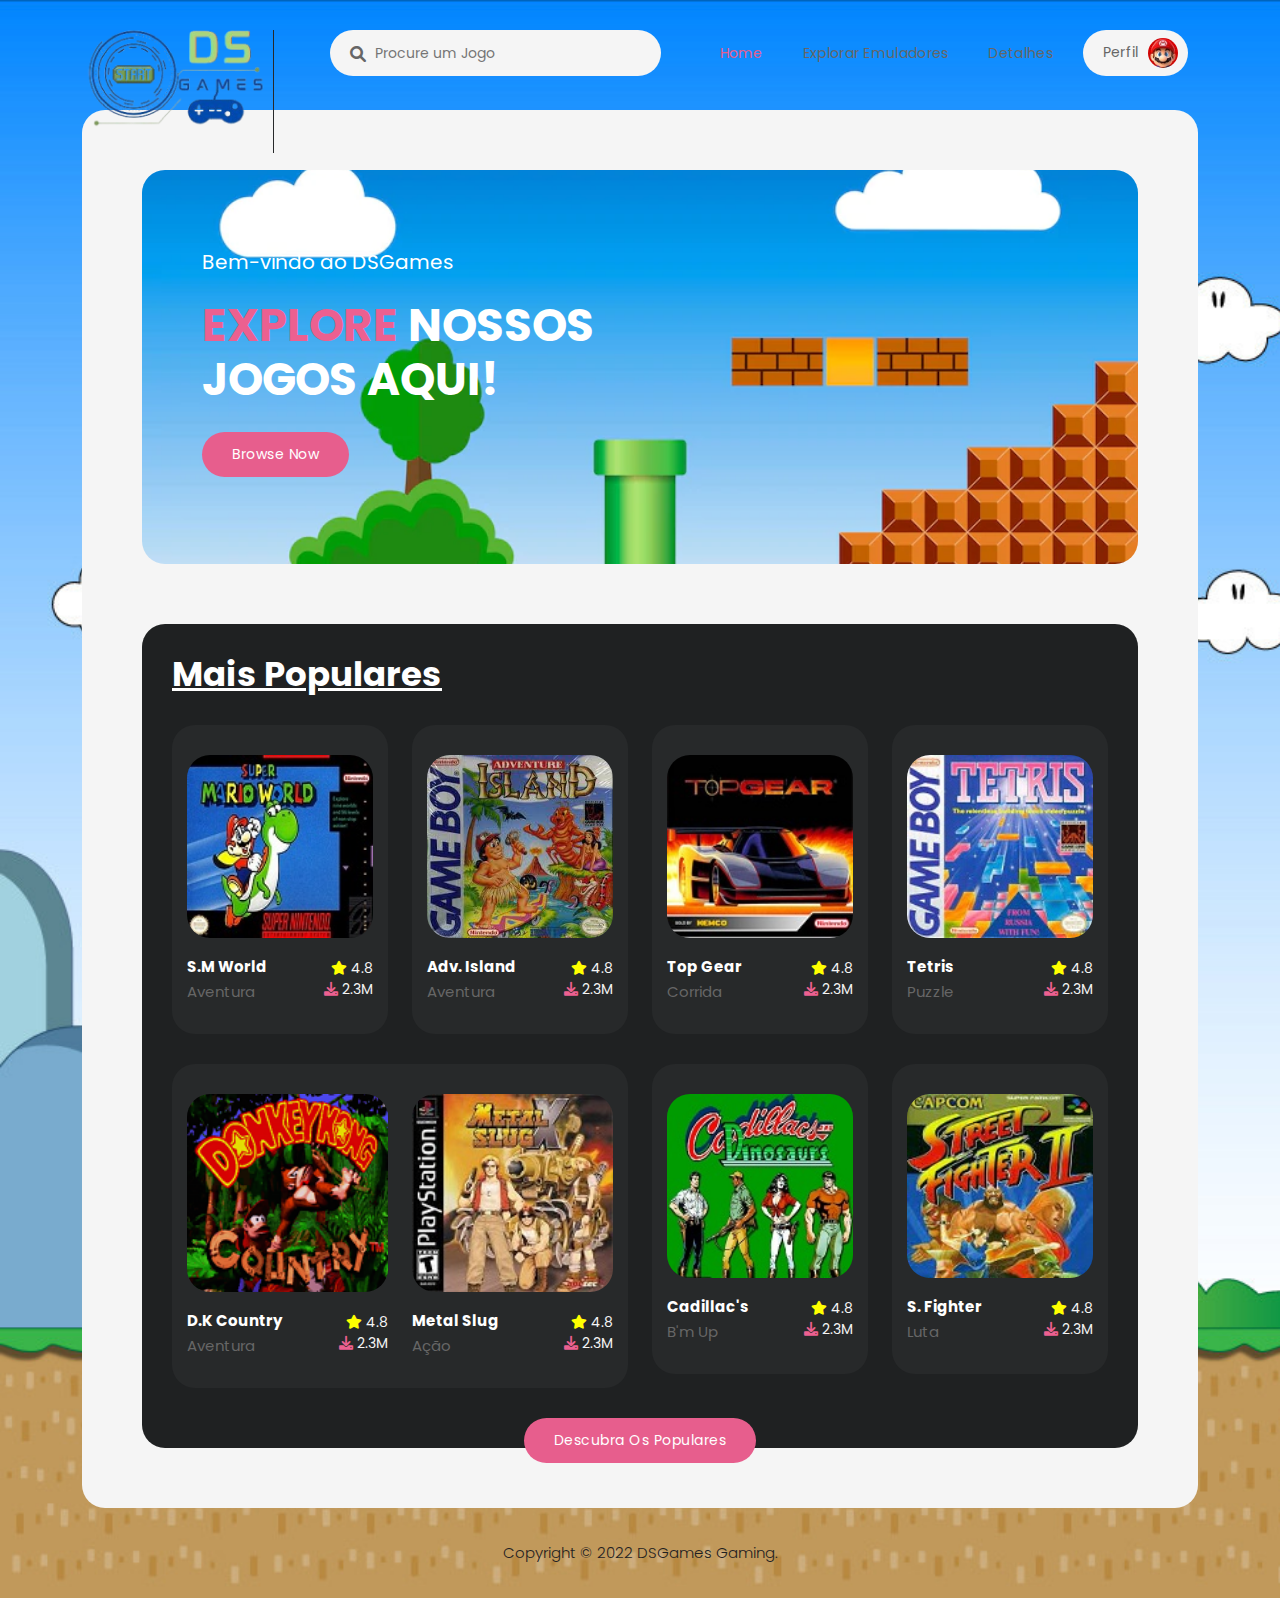
==== index.html @ f96a0be4 "Add files via upload" ====
<!DOCTYPE html>
<html lang="pt-br">

  <head>

    <meta charset="utf-8">
    <meta name="viewport" content="width=device-width, initial-scale=1, shrink-to-fit=no">

    <title>DSGames</title>

    <!-- Bootstrap -->
    <link href="bootstrap/css/bootstrap.min.css" rel="stylesheet">

    <link rel="stylesheet" href="css/fontawesome.css">
    <link rel="stylesheet" href="css/style.css">
    <link rel="stylesheet" href="css/owl.css">

  </head>

<body>

  <div id="js-preloader" class="js-preloader">
    <div class="preloader-inner">
      <span class="dot"></span>
      <div class="dots">
        <span></span>
        <span></span>
        <span></span>
      </div>
    </div>
  </div>

  <!-- ***** Header ***** -->
  <header class="header-area header-sticky">
    <div class="container">
        <div class="row">
            <div class="col-12">
                <nav class="main-nav">
                    <!-- ***** Logo ***** -->
                    <a href="index.html" class="logo">
                        <img src="imagens/logo.png" alt="">
                    </a>
                    <!-- ***** Procurar ***** -->
                    <div class="search-input">
                      <form id="search" action="#">
                        <input type="text" placeholder="Procure um Jogo" id='searchText' name="searchKeyword" onkeypress="handle" />
                        <i class="fa fa-search"></i>
                      </form>
                    </div>
                    <!-- ***** Menu ***** -->
                    <ul class="nav">
                        <li><a href="index.html" class="active">Home</a></li>
                        <li><a href="explorar.html">Explorar Emuladores</a></li>
                        <li><a href="detalhes.html">Detalhes</a></li>
                        <li><a href="perfil.html">Perfil <img src="imagens/perfil-header.jpg" alt=""></a></li>
                    </ul>   
                    <a class='menu-trigger'>
                        <span>Menu</span>
                    </a>
                </nav>
            </div>
        </div>
    </div>
  </header>
  <!-- ***** Fim Header ***** -->

  <div class="container">
    <div class="row">
      <div class="col-lg-12">
        <div class="page-content">

          <!-- ***** Banner ***** -->
          <div class="main-banner">
            <div class="row">
              <div class="col-lg-7">
                <div class="header-text">
                  <h6>Bem-vindo ao DSGames</h6>
                  <h4><em>Explore</em> nossos jogos aqui!</h4>
                  <div class="main-button">
                    <a href="explorar.html">Browse Now</a>
                  </div>
                </div>
              </div>
            </div>
          </div>

          <div class="most-popular">
            <div class="row">
              <div class="col-lg-12">
                <div class="heading-section">
                  <h4><em>Mais Populares</em></h4>
                </div>
                <div class="row">
                  <div class="col-lg-3 col-sm-6">
                    <div class="item">
                      <a href="mario.html"><img src="imagens/super-mario-world.jpg" alt=""></a>
                      <h4>S.M World<br><span>Aventura</span></h4>
                      <ul>
                        <li><i class="fa fa-star"></i> 4.8</li>
                        <li><i class="fa fa-download"></i> 2.3M</li>
                      </ul>
                    </div>
                  </div>
                  <div class="col-lg-3 col-sm-6">
                    <div class="item">
                      <img src="imagens/adventure-island.jpg" alt="">
                      <h4>Adv. Island<br><span>Aventura</span></h4>
                      <ul>
                        <li><i class="fa fa-star"></i> 4.8</li>
                        <li><i class="fa fa-download"></i> 2.3M</li>
                      </ul>
                    </div>
                  </div>
                  <div class="col-lg-3 col-sm-6">
                    <div class="item">
                      <img src="imagens/top-gear.jpg" alt="">
                      <h4>Top Gear<br><span>Corrida</span></h4>
                      <ul>
                        <li><i class="fa fa-star"></i> 4.8</li>
                        <li><i class="fa fa-download"></i> 2.3M</li>
                      </ul>
                    </div>
                  </div>
                  <div class="col-lg-3 col-sm-6">
                    <div class="item">
                      <img src="imagens/tetris.jpg" alt="">
                      <h4>Tetris<br><span>Puzzle</span></h4>
                      <ul>
                        <li><i class="fa fa-star"></i> 4.8</li>
                        <li><i class="fa fa-download"></i> 2.3M</li>
                      </ul>
                    </div>
                  </div>
                  <div class="col-lg-6">
                    <div class="item">
                      <div class="row">
                        <div class="col-lg-6 col-sm-6">
                          <div class="item inner-item">
                            <img src="imagens/donkey-kong.png" alt="">
                            <h4>D.K Country<br><span>Aventura</span></h4>
                            <ul>
                              <li><i class="fa fa-star"></i> 4.8</li>
                              <li><i class="fa fa-download"></i> 2.3M</li>
                            </ul>
                          </div>
                        </div>
                        <div class="col-lg-6 col-sm-6">
                          <div class="item">
                            <img src="imagens/metal-slug.jpg" alt="">
                            <h4>Metal Slug<br><span>Ação</span></h4>
                            <ul>
                              <li><i class="fa fa-star"></i> 4.8</li>
                              <li><i class="fa fa-download"></i> 2.3M</li>
                            </ul>
                          </div>
                        </div>
                      </div>
                    </div>
                  </div>
                  <div class="col-lg-3 col-sm-6">
                    <div class="item">
                      <img src="imagens/cadillacs-dinossaurs.jpg" alt="">
                      <h4>Cadillac's<br><span>B'm Up</span></h4>
                      <ul>
                        <li><i class="fa fa-star"></i> 4.8</li>
                        <li><i class="fa fa-download"></i> 2.3M</li>
                      </ul>
                    </div>
                  </div>
                  <div class="col-lg-3 col-sm-6">
                    <div class="item">
                      <img src="imagens/street-fighter.jpg" alt="">
                      <h4>S. Fighter<br><span>Luta</span></h4>
                      <ul>
                        <li><i class="fa fa-star"></i> 4.8</li>
                        <li><i class="fa fa-download"></i> 2.3M</li>
                      </ul>
                    </div>
                  </div>
                  <div class="col-lg-12">
                    <div class="main-button">
                      <a href=".html">Descubra os Populares</a>
                    </div>
                  </div>
                </div>
              </div>
            </div>
          </div>
        </div>
      </div>
    </div>
  </div>
  
  <footer>
    <div class="container">
      <div class="row">
        <div class="col-lg-12">
          <p>Copyright © 2022 <a href="#">DSGames Gaming</a>. 
        </div>
      </div>
    </div>
  </footer>


  <!-- Scripts -->
  <!-- Bootstrap JavaScript -->
  <script src="jquery/jquery.min.js"></script>
  <script src="bootstrap/js/bootstrap.min.js"></script>

  <script src="js/isotope.min.js"></script>
  <script src="js/owl-carousel.js"></script>
  <script src="js/tabs.js"></script>
  <script src="js/popup.js"></script>
  <script src="js/custom.js"></script>


  </body>

</html>
---- css/style.css ----
@import url("https://fonts.googleapis.com/css2?family=Poppins:wght@100;200;300;400;500;600;700;800;900");

body{
  background-image: url(fundo.webp);
}
html, div, span, applet, object, iframe, h1, h2, h3, h4, h5, h6, p, blockquote, div
pre, a, abbr, acronym, address, big, cite, code, del, dfn, em, font, img, ins, kbd, q,
s, samp, small, strike, strong, sub, sup, tt, var, b, u, i, center, dl, dt, dd, ol, ul, li,
figure, header, nav, section, article, aside, footer, figcaption {
  margin: 0;
  padding: 0;
  border: 0;
  outline: 0;
}

.clearfix:after {
  content: ".";
  display: block;
  clear: both;
  visibility: hidden;
  line-height: 0;
  height: 0;
}

.clearfix {
  display: inline-block;
}

html[xmlns] .clearfix {
  display: block;
}

* html .clearfix {
  height: 1%;
}

ul, li {
  padding: 0;
  margin: 0;
  list-style: none;
}

header, nav, section, article, aside, footer, hgroup {
  display: block;
}

* {
  box-sizing: border-box;
}

html, body {
  font-family: 'Poppins', sans-serif;
  font-weight: 400;
  background-color: #1e1e1e;
  font-size: 16px;
  -ms-text-size-adjust: 100%;
  -webkit-font-smoothing: antialiased;
  -moz-osx-font-smoothing: grayscale;
  background-image: url(fundo.webp);
}

a {
	color: #CCC;
  text-decoration: none !important;
}
a:hover {
	color: #F99;
}

h1, h2, h3, h4, h5, h6 {
  margin-top: 0px;
  margin-bottom: 0px;
  color: #fff;
  font-weight: 700;
}

ul {
  margin-bottom: 0px;
}

p {
  font-size: 15px;
  line-height: 30px;
  color: #fff;
}

img {
  width: 100%;
  overflow: hidden;
}

html,
body {
  background-image: url(fundo.png);
  background-size: cover;
  font-family: 'Poppins', sans-serif;
}

body .page-content {
  margin-top: 110px;
  background-color: whitesmoke;
  padding: 60px;
  border-radius: 23px;
}

p {
  font-size: 15px;
  color: #666;
  line-height: 30px;
  margin-bottom: 0px;
}

::selection {
  background: #e75e8d;
  color: #fff;
}

::-moz-selection {
  background: #e75e8d;
  color: #fff;
}

.templatemo-item {
	max-width: 80px; 
	border-radius: 23px;
}

.main-button a {
  font-size: 14px;
  color: #fff;
  background-color: #e75e8d;
  padding: 12px 30px;
  display: inline-block;
  border-radius: 25px;
  font-weight: 400;
  text-transform: capitalize;
  letter-spacing: 0.5px;
  transition: all .3s;
  position: relative;
  overflow: hidden;
}

.main-button a:hover {
  background-color: #fff;
  color: #e75e8d;
}

.main-border-button a {
  font-size: 14px;
  color: #ec6090;
  background-color: transparent;
  border: 1px solid #ec6090;
  padding: 12px 30px;
  display: inline-block;
  border-radius: 25px;
  font-weight: 400;
  text-transform: capitalize;
  letter-spacing: 0.5px;
  transition: all .3s;
  position: relative;
  overflow: hidden;
}

.main-border-button a:hover {
  border-color: #fff;
  background-color: #fff;
  color: #e75e8d;
}

.border-no-active a {
  border-color: #666;
  color: #666;
}

.border-no-active a:hover{
  border-color: #666;
  color: #666;
  background-color: transparent;
}

section {
  margin-top: 120px;
}

.heading-section h4 {
  color: #ec6090;
  font-size: 34px;
  text-decoration: none;
  margin-bottom: 30px;
}

.heading-section h4 em {
  color: #fff;
  font-style: normal;
  text-decoration: underline;
}


.js-preloader {
  position: fixed;
  top: 0;
  left: 0;
  right: 0;
  bottom: 0;
  background-color: rgba(0,0,0,0.99);
  display: -webkit-box;
  display: flex;
  -webkit-box-align: center;
  align-items: center;
  -webkit-box-pack: center;
  justify-content: center;
  opacity: 1;
  visibility: visible;
  z-index: 9999;
  -webkit-transition: opacity 0.25s ease;
  transition: opacity 0.25s ease;
}

.js-preloader.loaded {
  opacity: 0;
  visibility: hidden;
  pointer-events: none;
}

@-webkit-keyframes dot {
  50% {
      -webkit-transform: translateX(96px);
      transform: translateX(96px);
  }
}

@keyframes dot {
  50% {
      -webkit-transform: translateX(96px);
      transform: translateX(96px);
  }
}

@-webkit-keyframes dots {
  50% {
      -webkit-transform: translateX(-31px);
      transform: translateX(-31px);
  }
}

@keyframes dots {
  50% {
      -webkit-transform: translateX(-31px);
      transform: translateX(-31px);
  }
}

.preloader-inner {
  position: relative;
  width: 142px;
  height: 40px;
  background: transparent;
}

.preloader-inner .dot {
  position: absolute;
  width: 16px;
  height: 16px;
  top: 12px;
  left: 15px;
  background: #e75e8d;
  border-radius: 50%;
  -webkit-transform: translateX(0);
  transform: translateX(0);
  -webkit-animation: dot 2.8s infinite;
  animation: dot 2.8s infinite;
}

.preloader-inner .dots {
  -webkit-transform: translateX(0);
  transform: translateX(0);
  margin-top: 12px;
  margin-left: 31px;
  -webkit-animation: dots 2.8s infinite;
  animation: dots 2.8s infinite;
}

.preloader-inner .dots span {
  display: block;
  float: left;
  width: 16px;
  height: 16px;
  margin-left: 16px;
  background: #e75e8d;
  border-radius: 50%;
}


.background-header {
  background-color: #fff !important;
  height: 70px!important;
  position: fixed!important;
  top: 0!important;
  left: 0;
  right: 0;
  box-shadow: 0px 0px 10px rgba(0,0,0,0.15)!important;
  -webkit-transition: all .5s ease 0s;
  -moz-transition: all .5s ease 0s;
  -o-transition: all .5s ease 0s;
  transition: all .5s ease 0s;
  display: none;
}

.header-area {
  background-color: transparent;
  position: absolute;
  height: 70px;
  top: 15px;
  left: 0;
  right: 0;
  z-index: 100;
  -webkit-transition: all .5s ease 0s;
  -moz-transition: all .5s ease 0s;
  -o-transition: all .5s ease 0s;
  transition: all .5s ease 0s;
}

.header-area .main-nav {
  min-height: 80px;
  background: transparent;
  display: flex;
  padding: 15px 0px;
  border-radius: 50px;
}

.background-header .main-nav {
  padding: 0px;
  background-color: transparent;
}

.header-area .main-nav #search {
  position: relative;
}

.header-area .main-nav #search input {
  background-color: whitesmoke;
  height: 46px;
  border-radius: 23px;
  border: none;
  color: #666;
  font-size: 14px;
  padding: 0px 15px 0px 45px;
}

.header-area .main-nav #search i {
  position: absolute;
  color: #666;
  left: 20px;
  top: 16px;
  width: 18px;
  height: 18px;
  font-size: 16px;
}

.header-area .main-nav .logo {
  border-right: 1px solid #27292a;
  flex-basis: 25%;
  margin-right: 5%;
  -webkit-transition: all 0.3s ease 0s;
  -moz-transition: all 0.3s ease 0s;
  -o-transition: all 0.3s ease 0s;
  transition: all 0.3s ease 0s;
}

.header-area .main-nav .logo img {
  width: 191px;
}

.background-header .main-nav .logo {
  margin-top: 8px;
}

.background-header .main-nav .logo img {
  width: 180px;
}

.header-area .main-nav .nav {
  display: inline-flex;
  flex-basis: 70%;
  justify-content: flex-end;
  vertical-align: middle;
  text-align: right;
  margin-top: 0px;
  margin-right: 0px;
  -webkit-transition: all 0.3s ease 0s;
  -moz-transition: all 0.3s ease 0s;
  -o-transition: all 0.3s ease 0s;
  transition: all 0.3s ease 0s;
  position: relative;
  z-index: 999;
}

.header-area .main-nav .nav li {
  padding-left: 10px;
  padding-right: 10px;
  display: inline-block;
}

.header-area .main-nav .nav li a {
  display: block;
  font-weight: 400;
  font-size: 14px;
  text-transform: capitalize;
  color: #666;
  -webkit-transition: all 0.3s ease 0s;
  -moz-transition: all 0.3s ease 0s;
  -o-transition: all 0.3s ease 0s;
  transition: all 0.3s ease 0s;
  border: transparent;
  padding: 13px 10px;
  border-radius: 18px;
  letter-spacing: .3px;
}

.header-area .main-nav .nav li:last-child a {
  background-color: whitesmoke;
  padding: 8px 10px 8px 20px;
  border-radius: 23px;
}

.header-area .main-nav .nav li:last-child a img {
  max-width: 30px;
  border-radius: 50%;
  margin-left: 5px;
}

.header-area .main-nav .nav li.has-sub ul.sub-menu li:last-child a:hover,
.background-header .main-nav .nav li.has-sub ul.sub-menu li:last-child a:hover {
  padding-left: 25px !important;
}

.header-area .main-nav .nav li:hover a,
.header-area .main-nav .nav li a.active {
  color: #e75e8d !important;
}

.header-area .main-nav .nav li:last-child:hover a,
.header-area .main-nav .nav li:last-child a.active {
  color: #fff !important;
  background-color: #e75e8d !important;
}

.background-header .main-nav .nav li:hover a,
.background-header .main-nav .nav li a.active {
  color: #fff;
  opacity: 1;
}

.header-area .main-nav .nav li.has-sub {
  position: relative;
  padding-right: 15px;
}

.header-area .main-nav .menu-trigger {
  cursor: pointer;
  display: block;
  position: absolute;
  top: 23px;
  width: 32px;
  height: 40px;
  text-indent: -9999em;
  z-index: 99;
  right: 20px;
  display: none;
}

.background-header .main-nav .menu-trigger {
  top: 17px;
}

.header-area .main-nav .menu-trigger span,
.header-area .main-nav .menu-trigger span:before,
.header-area .main-nav .menu-trigger span:after {
  -moz-transition: all 0.4s;
  -o-transition: all 0.4s;
  -webkit-transition: all 0.4s;
  transition: all 0.4s;
  background-color: #e75e8d;
  display: block;
  position: absolute;
  width: 30px;
  height: 2px;
  left: 0;
}

.background-header .main-nav .menu-trigger span,
.background-header .main-nav .menu-trigger span:before,
.background-header .main-nav .menu-trigger span:after {
  background-color: #e75e8d;
}

.header-area .main-nav .menu-trigger span:before,
.header-area .main-nav .menu-trigger span:after {
  -moz-transition: all 0.4s;
  -o-transition: all 0.4s;
  -webkit-transition: all 0.4s;
  transition: all 0.4s;
  background-color: #e75e8d;
  display: block;
  position: absolute;
  width: 30px;
  height: 2px;
  left: 0;
  width: 75%;
}

.background-header .main-nav .menu-trigger span:before,
.background-header .main-nav .menu-trigger span:after {
  background-color: #e75e8d;
}

.header-area .main-nav .menu-trigger span:before,
.header-area .main-nav .menu-trigger span:after {
  content: "";
}

.header-area .main-nav .menu-trigger span {
  top: 16px;
}

.header-area .main-nav .menu-trigger span:before {
  -moz-transform-origin: 33% 100%;
  -ms-transform-origin: 33% 100%;
  -webkit-transform-origin: 33% 100%;
  transform-origin: 33% 100%;
  top: -10px;
  z-index: 10;
}

.header-area .main-nav .menu-trigger span:after {
  -moz-transform-origin: 33% 0;
  -ms-transform-origin: 33% 0;
  -webkit-transform-origin: 33% 0;
  transform-origin: 33% 0;
  top: 10px;
}

.header-area .main-nav .menu-trigger.active span,
.header-area .main-nav .menu-trigger.active span:before,
.header-area .main-nav .menu-trigger.active span:after {
  background-color: transparent;
  width: 100%;
}

.header-area .main-nav .menu-trigger.active span:before {
  -moz-transform: translateY(6px) translateX(1px) rotate(45deg);
  -ms-transform: translateY(6px) translateX(1px) rotate(45deg);
  -webkit-transform: translateY(6px) translateX(1px) rotate(45deg);
  transform: translateY(6px) translateX(1px) rotate(45deg);
  background-color: #e75e8d;
}

.background-header .main-nav .menu-trigger.active span:before {
  background-color: #e75e8d;
}

.header-area .main-nav .menu-trigger.active span:after {
  -moz-transform: translateY(-6px) translateX(1px) rotate(-45deg);
  -ms-transform: translateY(-6px) translateX(1px) rotate(-45deg);
  -webkit-transform: translateY(-6px) translateX(1px) rotate(-45deg);
  transform: translateY(-6px) translateX(1px) rotate(-45deg);
  background-color: #e75e8d;
}

.background-header .main-nav .menu-trigger.active span:after {
  background-color: #e75e8d;
}

.header-area.header-sticky {
  min-height: 70px;
}

.header-area.header-sticky .nav li a.active {
  color: #fff;
}

@media (max-width: 1200px) {
  .header-area .main-nav .nav li {
    padding-left: 10px;
    padding-right: 10px;
  }
  .header-area .main-nav:before {
    display: none;
  }
}

@media (max-width: 992px) {
  .header-area {
    top: 0;
  }
  .header-area .main-nav {
    background-color: transparent;
    border-radius: 0px;
  }
  .header-area .main-nav .nav {
    height: auto;
    flex-basis: 100%;
  }
  .header-area .main-nav .logo {
    position: absolute;
    left: 30px;
    top: 15px;
  }
  .background-header .main-nav .logo {
    top: 0px;
  }
  .background-header .main-nav .border-button {
    top: 0px !important;
  }
  .header-area .main-nav .border-button {
    position: absolute;
    top: 15px;
    right: 70px;
  }
  .header-area.header-sticky .nav li a:hover,
  .header-area.header-sticky .nav li a.active {
    color: #e75e8d!important;
    opacity: 1;
  }
  .header-area.header-sticky .nav li.search-icon a {
    width: 100%;
  }
  .header-area {
    background-color: #f7f7f7;
    padding: 0px 15px;
    height: 80px;
    box-shadow: none;
    text-align: center;
  }
  .header-area .container {
    padding: 0px;
  }
  .header-area .logo {
    margin-left: 0px;
  }
  .header-area .menu-trigger {
    display: block !important;
  }
  .header-area .main-nav {
    overflow: hidden;
  }
  .header-area .main-nav .nav {
    float: none;
    width: 100%;
    display: none;
    -webkit-transition: all 0s ease 0s;
    -moz-transition: all 0s ease 0s;
    -o-transition: all 0s ease 0s;
    transition: all 0s ease 0s;
    margin-left: 0px;
  }
  .header-area.header-sticky .nav {
    margin-top: 65px !important;
    text-align: center;
  }
  .background-header.header-sticky .nav {
    margin-top: 70px !important;
  }
  .header-area .main-nav .nav li:first-child {
    border-top: 1px solid #eee;
  }
  .header-area .main-nav .nav li {
    width: 100%;
    background: #fff;
    border-bottom: 1px solid #eee;
    padding-left: 0px !important;
    padding-right: 0px !important;
  }
  .header-area .main-nav .nav li a {
    height: 50px !important;
    line-height: 50px !important;
    padding: 0px !important;
    border: none !important;
    background: #fff !important;
    color: #1e1e1e !important;
  }
  .header-area .main-nav .nav li a:hover {
    background: #fff !important;
    color: #e75e8d!important;
  }
  .header-area .main-nav .nav li:last-child a img {
    display: none;
  }
  .header-area .main-nav .nav li:last-child a:hover {
    color: #ec6090 !important;
    background-color: transparent !important;
  }
  .header-area .main-nav .nav li.has-sub ul.sub-menu {
    position: relative;
    visibility: inherit;
    opacity: 1;
    z-index: 1;
    transform: translateY(0%);
    top: 0px;
    width: 100%;
    box-shadow: none;
    height: 0px;
    transition: all 0s;
  }
  .header-area .main-nav .nav li.submenu ul li a {
    font-size: 12px;
    font-weight: 400;
  }
  .header-area .main-nav .nav li.submenu ul li a:hover:before {
    width: 0px;
  }
  .header-area .main-nav .nav li.has-sub ul.sub-menu {
    height: auto;
  }
  .header-area .main-nav .nav li.has-sub:after {
    color: #3B566E;
    right: 30px;
    font-size: 14px;
    top: 15px;
  }
  .header-area .main-nav .nav li.submenu:hover ul, .header-area .main-nav .nav li.submenu:focus ul {
    height: 0px;
  }
}


.main-banner {
  background-image: url(div.webp);
  background-position: center center;
  background-size: cover;
  min-height: 380px;
  border-radius: 23px;
  padding: 80px 60px;
}

.main-banner h6 {
  font-size: 20px;
  color: #fff;
  font-weight: 400;
  margin-bottom: 25px;
}

.main-banner h4 {
  font-size: 45px;
  text-transform: uppercase;
  margin-bottom: 25px;
}

.main-banner h4 em {
  font-style: normal;
  color: #ec6090;
}


.most-popular {
  margin-top: 60px;
  padding: 30px;
  background-color: #1f2122;
  border-radius: 23px;
}

.most-popular .item {
  background-color: #27292a;
  padding: 30px 15px;
  border-radius: 23px;
  margin-bottom: 30px;
}

.most-popular .item .item {
  padding: 0px;
  border-radius: 0px;
  background-color: transparent;
  margin-bottom: 0px;
}

.most-popular .item img {
  border-radius: 23px;
}

.most-popular .item h4 {
  font-size: 15px;
  margin-top: 20px;
  margin-bottom: 0px;
  display: inline-block;
}

.most-popular .item span {
  color: #666;
  display: block;
  margin-top: 7px;
  font-weight: 400;
}

.most-popular .item ul {
  float: right;
  margin-top: 20px;
}

.most-popular .item ul li {
  text-align: right;
  color: whitesmoke;
  font-size: 14px;
}

.most-popular .item ul li:first-child i {
  color: yellow;
}

.most-popular .item ul li:last-child i {
  color: #ec6090;
}

.most-popular .main-button {
  text-align: center;
  margin-bottom: -53px;
}

.gaming-library {
  margin-top: 60px;
  padding: 30px;
  background-color: hsl(210, 1%, 36%);
  border-radius: 23px;
}

.gaming-library .item {
  border-bottom: 1px solid #27292a;
  margin-bottom: 20px;
  padding-bottom: 20px;
}

.gaming-library .last-item {
  margin-bottom: 30px;
}

.profile-library .last-item {
  border-bottom: none;
  padding-bottom: 0px;
  margin-bottom: 0px;
}

.gaming-library .item ul li {
  margin-top: 15px;
}

.gaming-library .item ul li img {
  margin-top: -30px;
}

.gaming-library .item ul li {
  display: inline-block;
  width: 17%;
}

.gaming-library .item ul li:first-child {
  width: 110px;
}

.gaming-library .item ul li:last-child {
  width: 15%;
  text-align: right;
}

.gaming-library .item ul li h4 {
  font-size: 15px;
  margin-bottom: 5px;
}

.gaming-library .item ul li span {
  color: #666;
  font-size: 14px;
}

.gaming-library .main-button {
  text-align: center;
  margin-bottom: -53px;
}


footer p {
  text-align: center;
  padding: 30px 0px;
  color: #1f2122;
  font-weight: 300;
}

footer p a {
  color: #1f2122;
  transition: all .3s;
}

footer p a:hover {
  color: #ec6090;
}


.featured-games {
  border-radius: 23px;
  background-color: #1f2122;
  padding: 30px;
}

.featured-games .item .thumb {
  position: relative;
  overflow: hidden;
}

.featured-games .item .thumb .hover-effect {
  position: absolute;
  bottom: -100px;
  text-align: center;
  width: 100%;
  opacity: 0;
  visibility: hidden;
  transition: all .4s;
}

.featured-games .item .thumb:hover .hover-effect {
  opacity: 1;
  visibility: visible;
  bottom: 15px;
}

.featured-games .item .thumb .hover-effect h6 {
  background-color: rgba(31,33,34,0.95);
  display: inline-block;
  color: #ec6090;
  font-weight: 600;
  font-size: 14px;
  padding: 10px 20px;
  border-radius: 25px;
}

.featured-games .item img {
  border-radius: 23px;
}

.featured-games .item h4 {
  font-size: 15px;
  margin-top: 20px;
  margin-bottom: 0px;
  display: inline-block;
}

.featured-games .item span {
  color: #666;
  display: block;
  margin-top: 7px;
  font-weight: 400;
}

.featured-games .item ul {
  float: right;
  margin-top: 20px;
}

.featured-games .item ul li {
  text-align: right;
  color: #1f2122;
  font-size: 14px;
}

.featured-games .item ul li:first-child i {
  color: yellow;
}

.featured-games .item ul li:last-child i {
  color: #ec6090;
}

.featured-games .owl-nav {
  position: absolute;
  margin: 0 auto;
  top: -70px;
  right: 0;
}

.featured-games .owl-nav .owl-prev {
  margin-right: 2.5px;
}

.featured-games .owl-nav .owl-next {
  margin-left: 2.5px;
}

.featured-games .owl-nav .owl-prev span,
.featured-games .owl-nav .owl-next span  {
  font-size: 36px;
  display: inline-block;
  color: #666;
  opacity: 1;
  transition: all .3s;
}

.featured-games .owl-nav .owl-prev span:hover,
.featured-games .owl-nav .owl-next span:hover {
  opacity: 1;
  color: #ec6090;
}

.top-downloaded {
  border-radius: 23px;
  background-color: #1f2122;
  padding: 30px;
  max-height: 567px;
  min-height: 567px;
}

.top-downloaded ul li {
  position: relative;
  display: inline-block;
  width: 100%;
}

.top-downloaded ul li img {
  float: left;
  margin-right: 15px;
}

.top-downloaded ul li h4 {
  font-size: 15px;
  padding-top: 7px;
}

.top-downloaded ul li h6 {
  font-size: 15px;
  color: #666;
  font-weight: 400;
  margin-top: 5px;
  margin-bottom: 5px;
}

.top-downloaded ul li span {
  color: #fff;
  font-size: 15px;
  margin-right: 10px;
}

.top-downloaded ul li .download i {
  position: absolute;
  right: 0;
  top: 50%;
  transform: translateY(-23px);
  width: 46px;
  height: 46px;
  text-align: center;
  line-height: 46px;
  color: #ec6090;
  background-color: #27292a;
  border-radius: 50%;
}

.top-downloaded ul li {
  border-bottom: 1px solid #27292a;
  margin-bottom: 28px;
  padding-bottom: 28px;
}

.top-downloaded .text-button  {
  text-align: center;
}

.top-downloaded .text-button a {
  font-weight: 600;
  color: #ec6090;
  font-size: 15px;
}


.start-stream .heading-section {
  margin-top: 60px;
  text-align: center;
  margin-bottom: 60px;
}

.start-stream .item {
  padding: 30px;
  border: 1px solid #444;
  border-radius: 23px;
}

.start-stream .item h4 {
  font-size: 20px;
  margin-top: 20px;
  margin-bottom: 15px;
  font-weight: 600;
}

.start-stream .main-button {
  text-align: center;
  margin-top: 30px;
}


.live-stream {
  margin-top: 60px;
  border-radius: 23px;
  background-color: #1f2122;
  padding: 30px;
}

.live-stream .item {
  margin-bottom: 30px;
}

.live-stream .thumb {
  position: relative;
  overflow: hidden;
  margin-bottom: 20px;
}

.live-stream .thumb img {
  border-radius: 23px; 
}

.live-stream .thumb:hover .hover-effect {
  opacity: 1;
  visibility: visible;
}

.live-stream .hover-effect {
  opacity: 0;
  visibility: hidden;
  transition: all .4s;
}

.live-stream .hover-effect .live a { 
  position: absolute;
  background-color: rgba(236, 96, 144, 0.9);
  padding: 5px 10px;
  border-radius: 23px;
  color: #fff;
  font-size: 14px;
  right: 15px;
  top: 15px;
}

.live-stream .hover-effect ul {
  position: absolute;
  bottom: 20px;
  text-align: center;
  width: 100%;
}

.live-stream .hover-effect ul li {
  display: inline-block;
  margin: 0px 5px;
}

.live-stream .hover-effect ul li a {
  background-color: rgba(236, 96, 144, 0.9);
  padding: 5px 10px;
  border-radius: 23px;
  color: #fff;
  font-size: 14px;
}

.live-stream .avatar img {
  margin-right: 15px;
}

.live-stream span i {
  color: #fff;
  background-color: #ec6090;
  border-radius: 50%;
  font-size: 12px;
  width: 20px;
  height: 20px;
  display: inline-block;
  text-align: center;
  line-height: 20px;
  margin-right: 3px;
}

.live-stream span {
  font-size: 14px;
  color: #ec6090;
}

.live-stream .down-content h4 {
  margin-top: 8px;
  font-size: 20px;
  font-weight: 700;
  margin-left: 61px;
}

.live-stream .main-button {
  text-align: center;
  margin-bottom: -53px;
}

.feature-banner .thumb {
  position: relative;
  max-height: 305px;
  overflow: hidden;
  border-radius: 23px;;
}

.feature-banner .thumb a {
  position: absolute;
  left: 50%;
  top: 50%;
  transform: translate(-23px, -23px);
  width: 46px;
  height: 46px;
  background-color: #fff;
  border-radius: 50%;
  display: inline-block;
  text-align: center;
  line-height: 46px;
  color: #ec6090;
}

.game-details h2 {
  font-size: 45px;
  text-transform: uppercase;
  text-align: center;
  margin: 60px 0px;
}

.game-details .content {
  border-radius: 23px;
  padding: 30px;
  background-color: #1f2122;
}

.game-details .content .left-info {
  background-color: #27292a;
  border-radius: 23px;
  padding: 30px;
  margin-bottom: 30px;
}

.game-details .content .left-info .left {
  float: left;
}

.game-details .content .left-info h4 {
  font-size: 15px;
  display: block;
}

.game-details .content .left-info span {
  color: #666;
  display: block;
  margin-top: 7px;
  font-weight: 400;
}

.game-details .content .left-info ul {
  text-align: right;
}

.game-details .content .left-info ul li {
  color: #fff;
  font-size: 14px;
  margin-bottom: 3px;
}

.game-details .content .left-info ul li:first-child i {
  color: yellow;
}

.game-details .content .left-info ul li:last-child i {
  color: #ec6090;
}

.game-details .content .right-info {
  background-color: #27292a;
  border-radius: 23px;
  padding: 30px;
  margin-bottom: 30px;
}

.game-details .content .right-info ul li {
  display: inline-block;
  width: 23%;
  text-align: center;
  font-size: 14px;
  color: #fff;
}

.game-details .content .right-info ul li i {
  display: block;
  margin-bottom: 12px;
}

.game-details .content .right-info ul li:first-child i {
  color: yellow;
} 

.game-details .content .right-info ul li i {
  color: #ec6090;
}

.game-details .main-border-button {
  margin-top: 35px;
}

.game-details .main-border-button a {
  text-align: center;
  width: 100%;
} 

.other-games {
  border-radius: 23px;
  padding: 30px 30px 0px 30px;
  background-color: #1f2122;
  margin-top: 60px;
}

.other-games .item {
  position: relative;
  border-bottom: 1px solid #27292a;
  padding-bottom: 52px;
  margin-bottom: 30px;
}

.other-games .item img {
  float: left;
  margin-right: 15px;
}

.other-games .item h4 {
  display: inline-block;
  font-size: 15px;
  margin-bottom: 5px;
  padding-top: 15px;
}

.other-games .item span {
  color: #666;
  font-size: 14px;
  display: block;
}

.other-games ul {
  position: absolute;
  right: 0;
  top: 15px;
}

.other-games ul li {
  color: #fff;
  font-size: 14px;
  margin-bottom: 3px;
}

.other-games ul li:first-child i {
  color: yellow;
}

.other-games ul li:last-child i {
  color: #ec6090;
}


.top-streamers {
  border-radius: 23px;
  background-color: #1f2122;
  padding: 30px;
  max-height: 567px;
  min-height: 567px;
}

.top-streamers ul li {
  display: inline-block;
  width: 100%;
  border-bottom: 1px solid #353637;
  margin-bottom: 25px;
  padding-bottom: 25px;
}

.top-streamers ul li:last-child {
  border-bottom: none;
  padding-bottom: 0px;
  margin-bottom: 0px;
}

.top-streamers ul li span {
  float: left;
  font-size: 15px;
  color: #fff;
  font-weight: 700;
  padding-top: 12px;
  margin-right: 10px;
}

.top-streamers ul li h6 {
  display: inline;
  font-size: 14px;
  color: #ec6090;
  font-weight: 400;
}

.top-streamers ul li h6 i {
  color: #fff;
  background-color: #ec6090;
  border-radius: 50%;
  font-size: 12px;
  width: 20px;
  height: 20px;
  display: inline-block;
  text-align: center;
  line-height: 20px;
  margin-right: 3px;
}

.top-streamers ul li .main-button {
  float: right;
}

.top-streamers ul li .main-button a {
  padding: 8px 20px;
}


.main-profile {
  border-radius: 23px;
  padding: 30px;
  background-color: #1f2122;
}

.main-profile .main-info span {
  font-size: 14px;
  color: #fff;
  background-color: #e75e8d;
  padding: 8px 20px;
  display: inline-block;
  border-radius: 25px;
  font-weight: 400;
  text-transform: capitalize;
  letter-spacing: 0.5px;
  margin-bottom: 15px;
}

.main-profile .main-info h4 {
  margin-bottom: 20px;
}

.main-profile .main-info .main-border-button {
  margin-top: 25px;
}

.main-profile ul {
  border-radius: 23px;
  padding: 30px;
  background-color: #27292a;
}

.main-profile ul li {
  width: 100%;
  font-size: 14px;
  color: #666;
  margin-bottom: 20px;
  padding-bottom: 20px;
  border-bottom: 1px solid #666;
}

.main-profile ul li span {
  float: right;
  font-weight: 500;
  color: #ec6090;
}

.main-profile ul li:last-child {
  border-bottom: none;
  padding-bottom: 0;
  margin-bottom: 0;
}

.clips {
  margin-top: 30px;
  border-top: 2px solid #27292a;
}

.clips .heading-section {
  margin-top: 30px;
}

.clips .item  {
  border-radius: 23px;
  padding: 30px 15px;
  background-color: #27292a;
  margin-bottom: 30px;
}

.clips .item .thumb {
  position: relative;
  margin-bottom: 15px;
}

.clips .item .thumb a {
  position: absolute;
    left: 50%;
    top: 50%;
    transform: translate(-23px, -23px);
    width: 46px;
    height: 46px;
    background-color: #fff;
    border-radius: 50%;
    display: inline-block;
    text-align: center;
    line-height: 46px;
    color: #ec6090;
}

.clips .item h4 {
  font-size: 15px;
  display: inline-block;
}

.clips .item span i {
  color: #ec6090;
}

.clips .item span {
  float: right;
  color: #fff;
  font-size: 14px;
}

.clips .main-button {
  margin-top: 10px;
  text-align: center;
}

/* 
---------------------------------------------
Estilo responsivo
--------------------------------------------- 
*/

body {
  overflow-x: hidden;
}

@media (max-width: 767px) {
  body .page-content {
    padding: 0px 30px;
  }
  .main-banner {
    text-align: center;
  }
  .main-banner h4 {
    font-size: 35px;
  }
  .gaming-library .item ul li,
  .gaming-library .item ul li:first-child,
  .gaming-library .item ul li:last-child {
    width: 100% !important;
    text-align: center !important;
  }
  .gaming-library .item ul li {
    margin-top: 30px;
  }
  .top-downloaded ul li .download i {
    top: 20px;
    width: 30px;
    height: 30px;
    line-height: 30px;
  }
  .top-downloaded ul li img {
    margin-right: 10px;
  }
  .top-downloaded ul li span {
    font-size: 14px;
  }
  .top-streamers ul li .main-button {
    float: none;
    margin-top: 10px;
  }
  .top-streamers ul li .main-button a {
    width: 100%;
    text-align: center;
  }
  .top-streamers,
  .top-downloaded {
    max-height: 100%;
    min-height: 100%;
  }
  .most-popular .item .inner-item {
    margin-bottom: 20px;
  }
}

@media (max-width: 992px) {
  .background-header {
  display: inline-block;
  }
  .header-area .main-nav #search {
    display: none;
  }
  .heading-section h4 {
    font-size: 20px;
  }
  .gaming-library .item ul li {
    width: 48% !important;
  }
  .gaming-library .item ul li:last-child {
    text-align: left;
  }
  .featured-games {
    margin-bottom: 60px;
  }
  .start-stream .item {
    margin: 15px 0px;
  }
  .feature-banner .thumb {
    margin-top: 30px;
  }
  .main-profile .main-info {
    margin: 45px 0px;
  }
}

@media (max-width: 1200px) {
  .header-area .main-nav .nav li {
    padding-right: 5px;
    padding-left: 5px;
  }
  .header-area .main-nav .logo {
    margin-right: 30px;
    border-right: none;
  }
  .gaming-library .item ul li {
    width: 16%;
  }
}
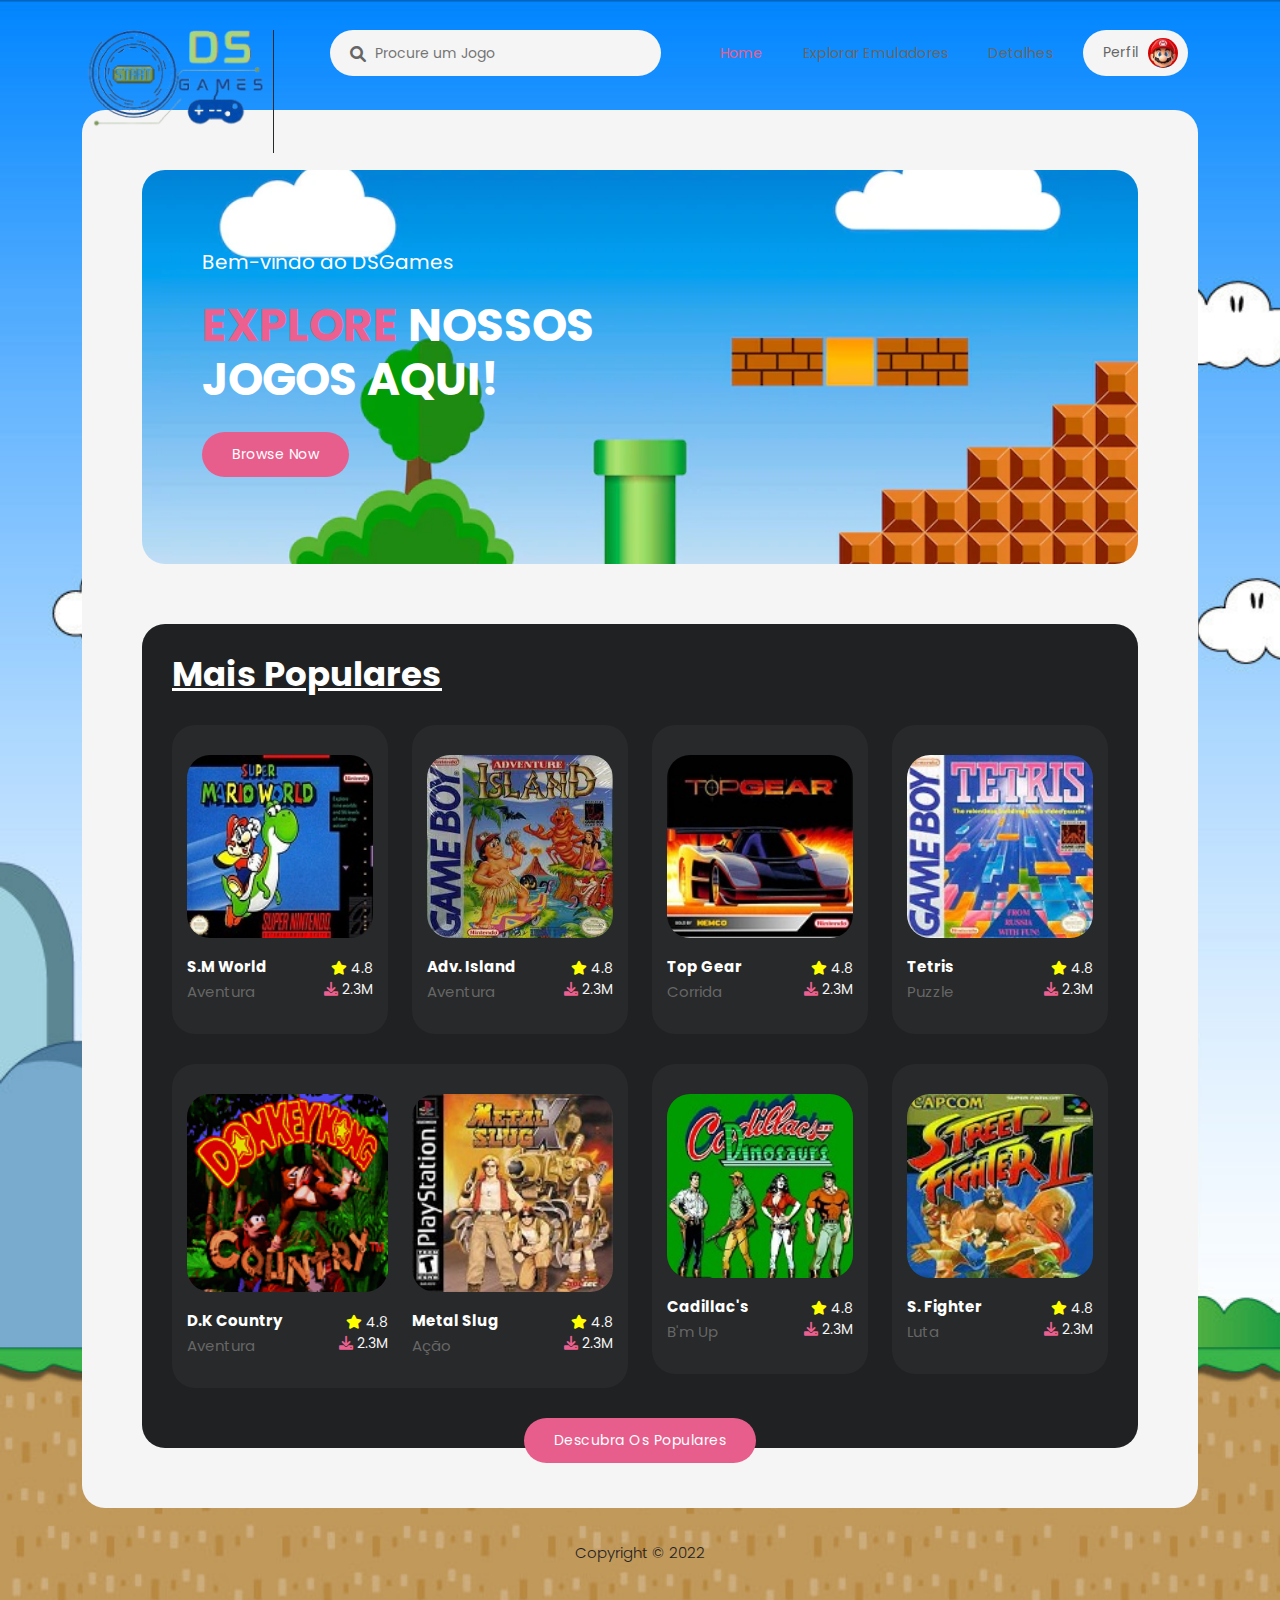
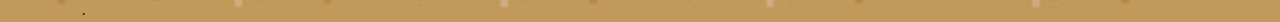
==== commit d07116f0: "adventuure" ====
--- a/index.html
+++ b/index.html
@@ -195,7 +195,7 @@
     <div class="container">
       <div class="row">
         <div class="col-lg-12">
-          <p>Copyright © 2022 <a href="#">DSGames Gaming</a>. 
+          <p>Copyright © 2022 </p>. 
         </div>
       </div>
     </div>
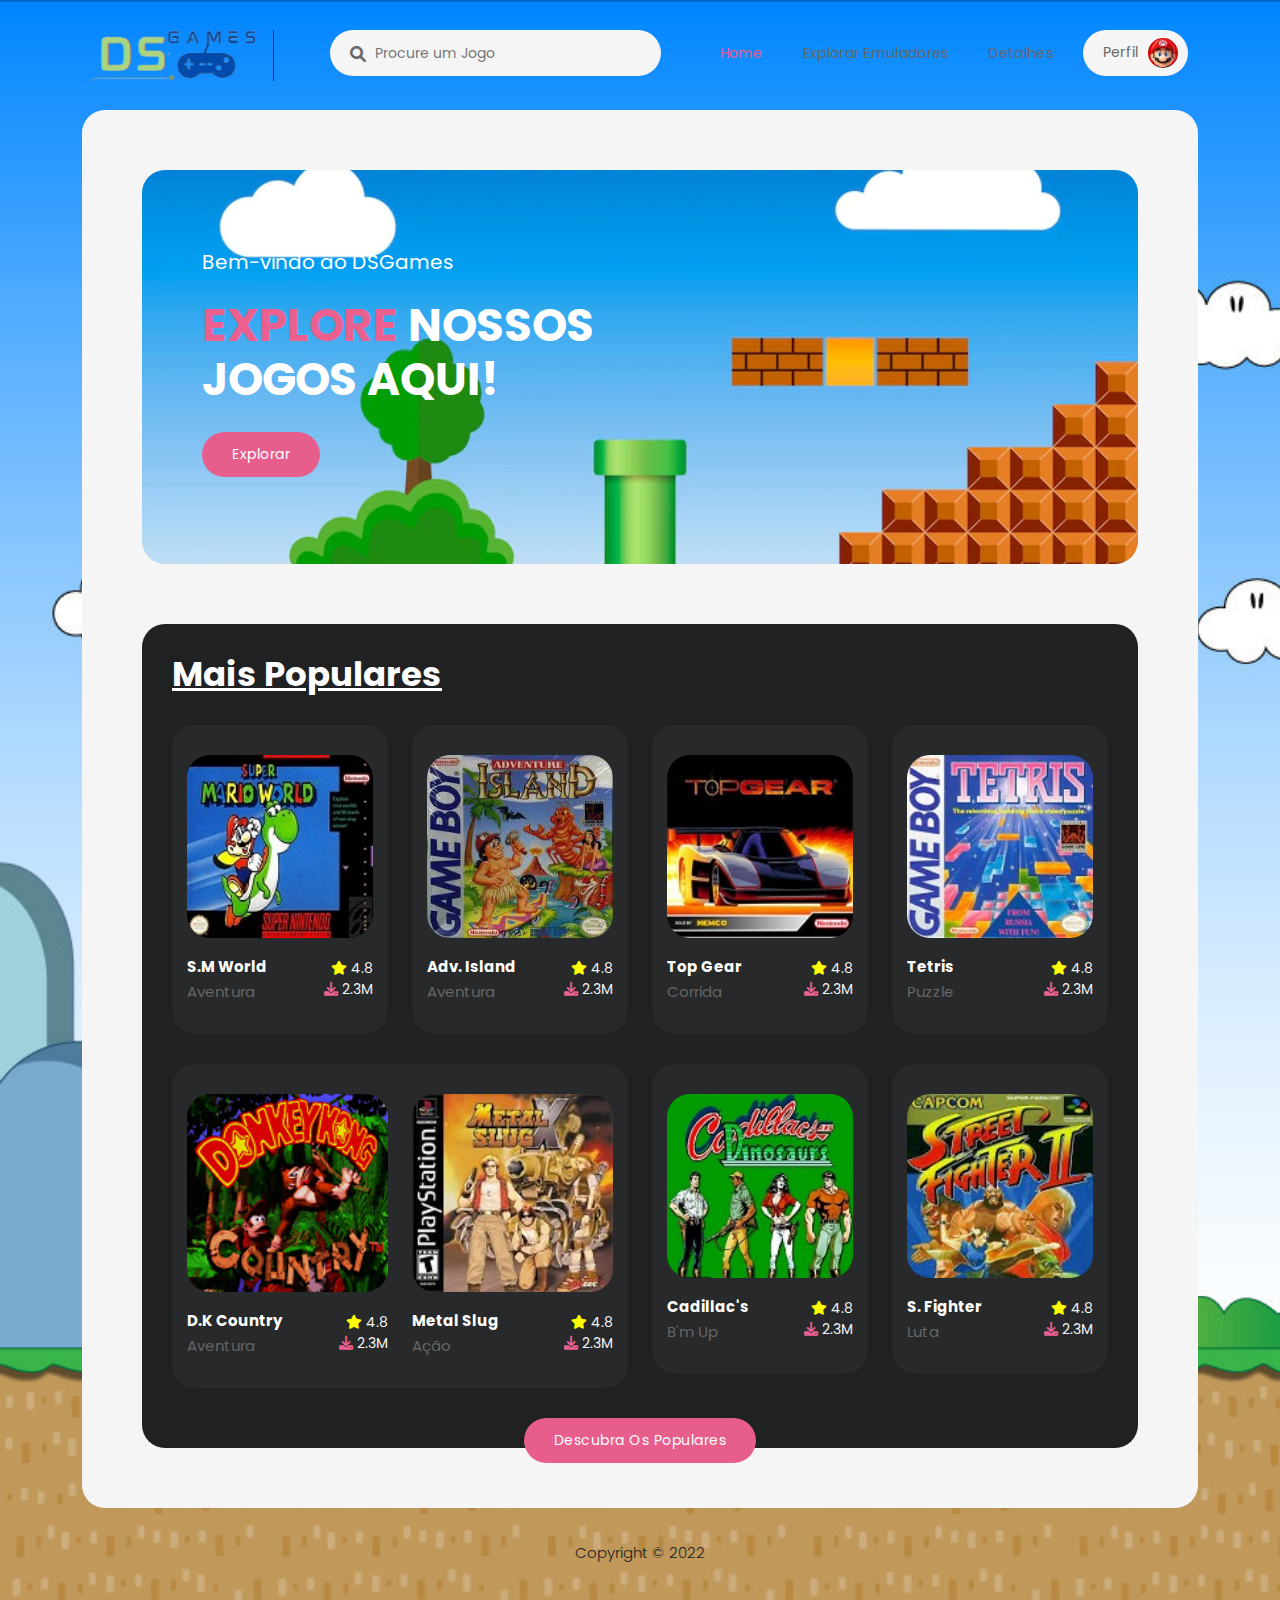
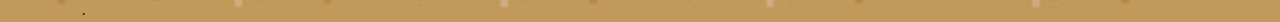
==== commit 2d672247: "att" ====
--- a/index.html
+++ b/index.html
@@ -38,7 +38,7 @@
                 <nav class="main-nav">
                     <!-- ***** Logo ***** -->
                     <a href="index.html" class="logo">
-                        <img src="imagens/logo.png" alt="">
+                        <img src="imagens/logo.png">
                     </a>
                     <!-- ***** Procurar ***** -->
                     <div class="search-input">
@@ -77,7 +77,7 @@
                   <h6>Bem-vindo ao DSGames</h6>
                   <h4><em>Explore</em> nossos jogos aqui!</h4>
                   <div class="main-button">
-                    <a href="explorar.html">Browse Now</a>
+                    <a href="#jogos">Explorar</a>
                   </div>
                 </div>
               </div>
@@ -87,7 +87,7 @@
           <div class="most-popular">
             <div class="row">
               <div class="col-lg-12">
-                <div class="heading-section">
+                <div id="jogos" class="heading-section">
                   <h4><em>Mais Populares</em></h4>
                 </div>
                 <div class="row">
@@ -103,7 +103,7 @@
                   </div>
                   <div class="col-lg-3 col-sm-6">
                     <div class="item">
-                      <img src="imagens/adventure-island.jpg" alt="">
+                      <a href="adventure.html"><img src="imagens/adventure-island.jpg" alt=""></a>
                       <h4>Adv. Island<br><span>Aventura</span></h4>
                       <ul>
                         <li><i class="fa fa-star"></i> 4.8</li>
@@ -113,7 +113,7 @@
                   </div>
                   <div class="col-lg-3 col-sm-6">
                     <div class="item">
-                      <img src="imagens/top-gear.jpg" alt="">
+                      <a href="topgear.html"><img src="imagens/top-gear.jpg" alt=""></a>
                       <h4>Top Gear<br><span>Corrida</span></h4>
                       <ul>
                         <li><i class="fa fa-star"></i> 4.8</li>
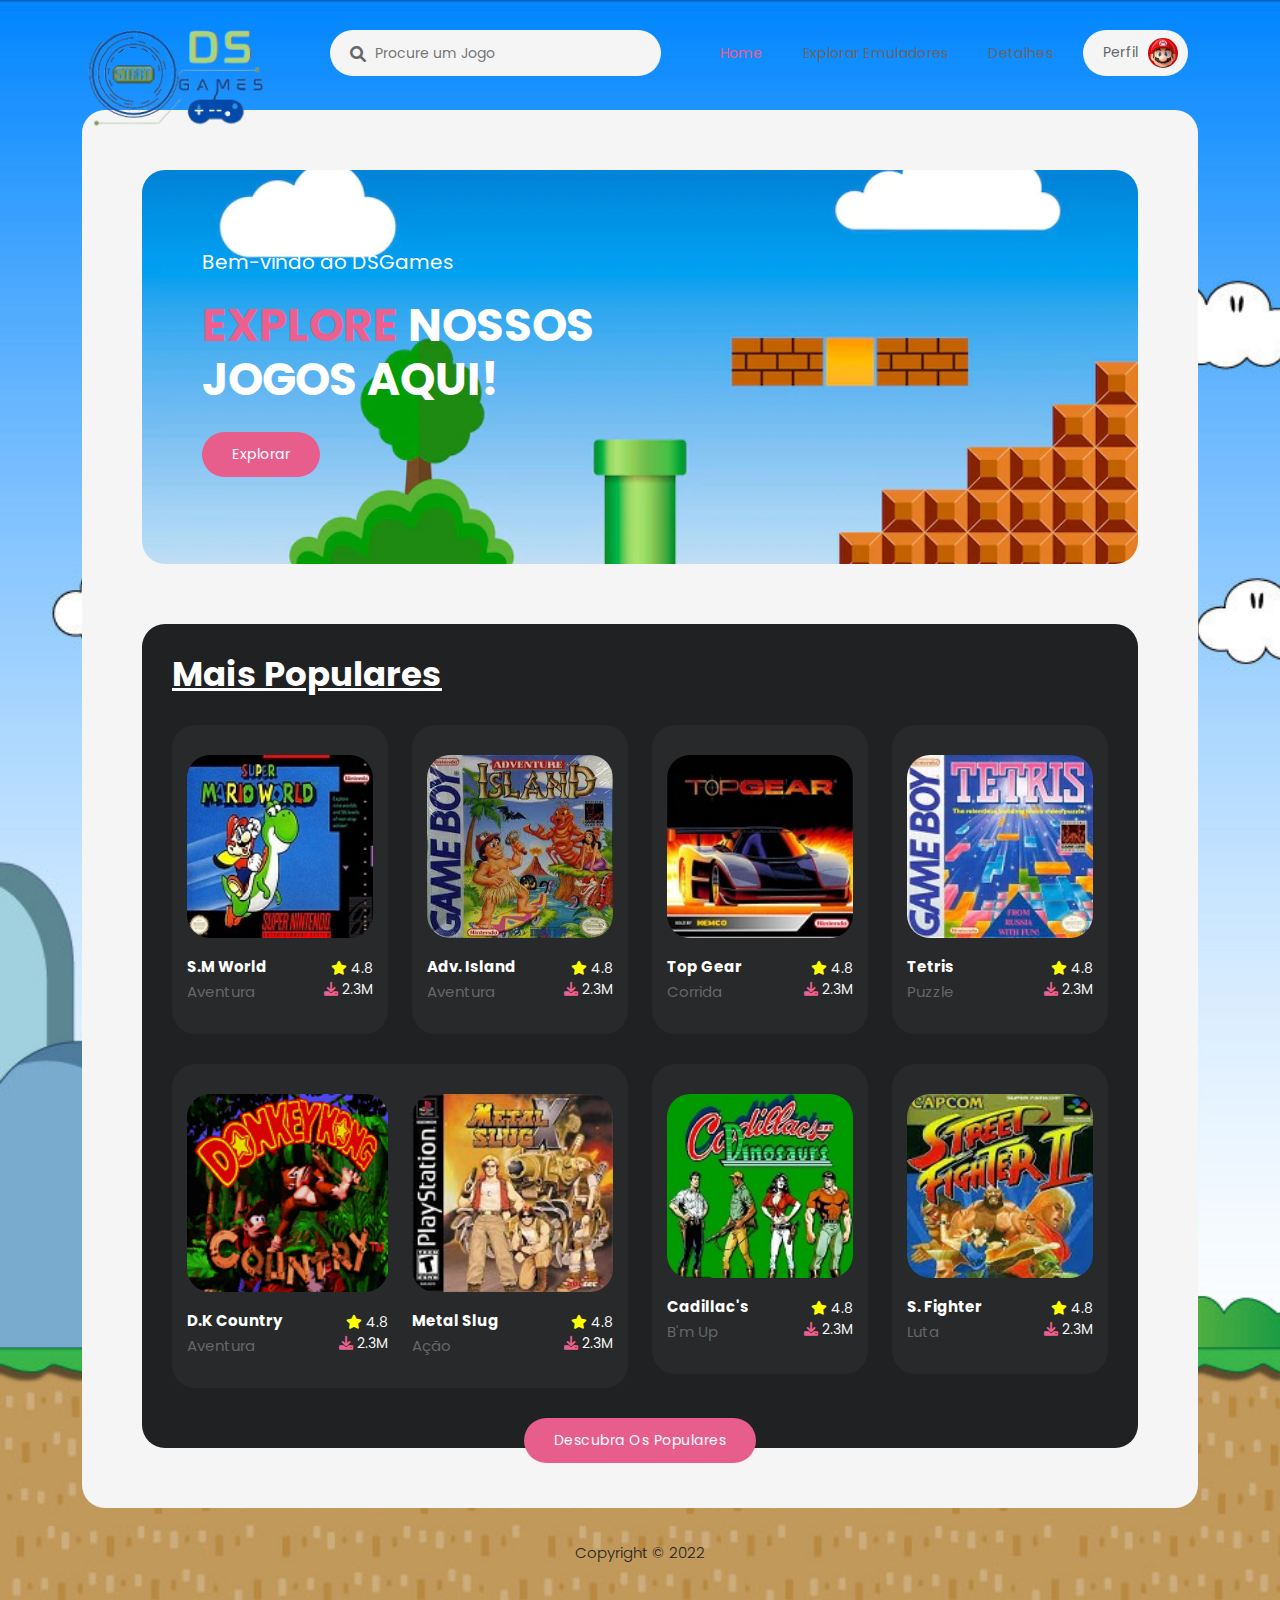
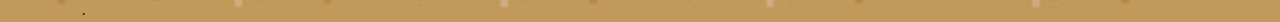
==== commit 42381b6b: "att" ====
--- a/index.html
+++ b/index.html
@@ -146,7 +146,7 @@
                         </div>
                         <div class="col-lg-6 col-sm-6">
                           <div class="item">
-                            <img src="imagens/metal-slug.jpg" alt="">
+                            <a href="metalslug.html"><img src="imagens/metal-slug.jpg" alt=""></a>
                             <h4>Metal Slug<br><span>Ação</span></h4>
                             <ul>
                               <li><i class="fa fa-star"></i> 4.8</li>
--- a/css/style.css
+++ b/css/style.css
@@ -359,7 +359,6 @@
 }
 
 .header-area .main-nav .logo {
-  border-right: 1px solid #27292a;
   flex-basis: 25%;
   margin-right: 5%;
   -webkit-transition: all 0.3s ease 0s;
